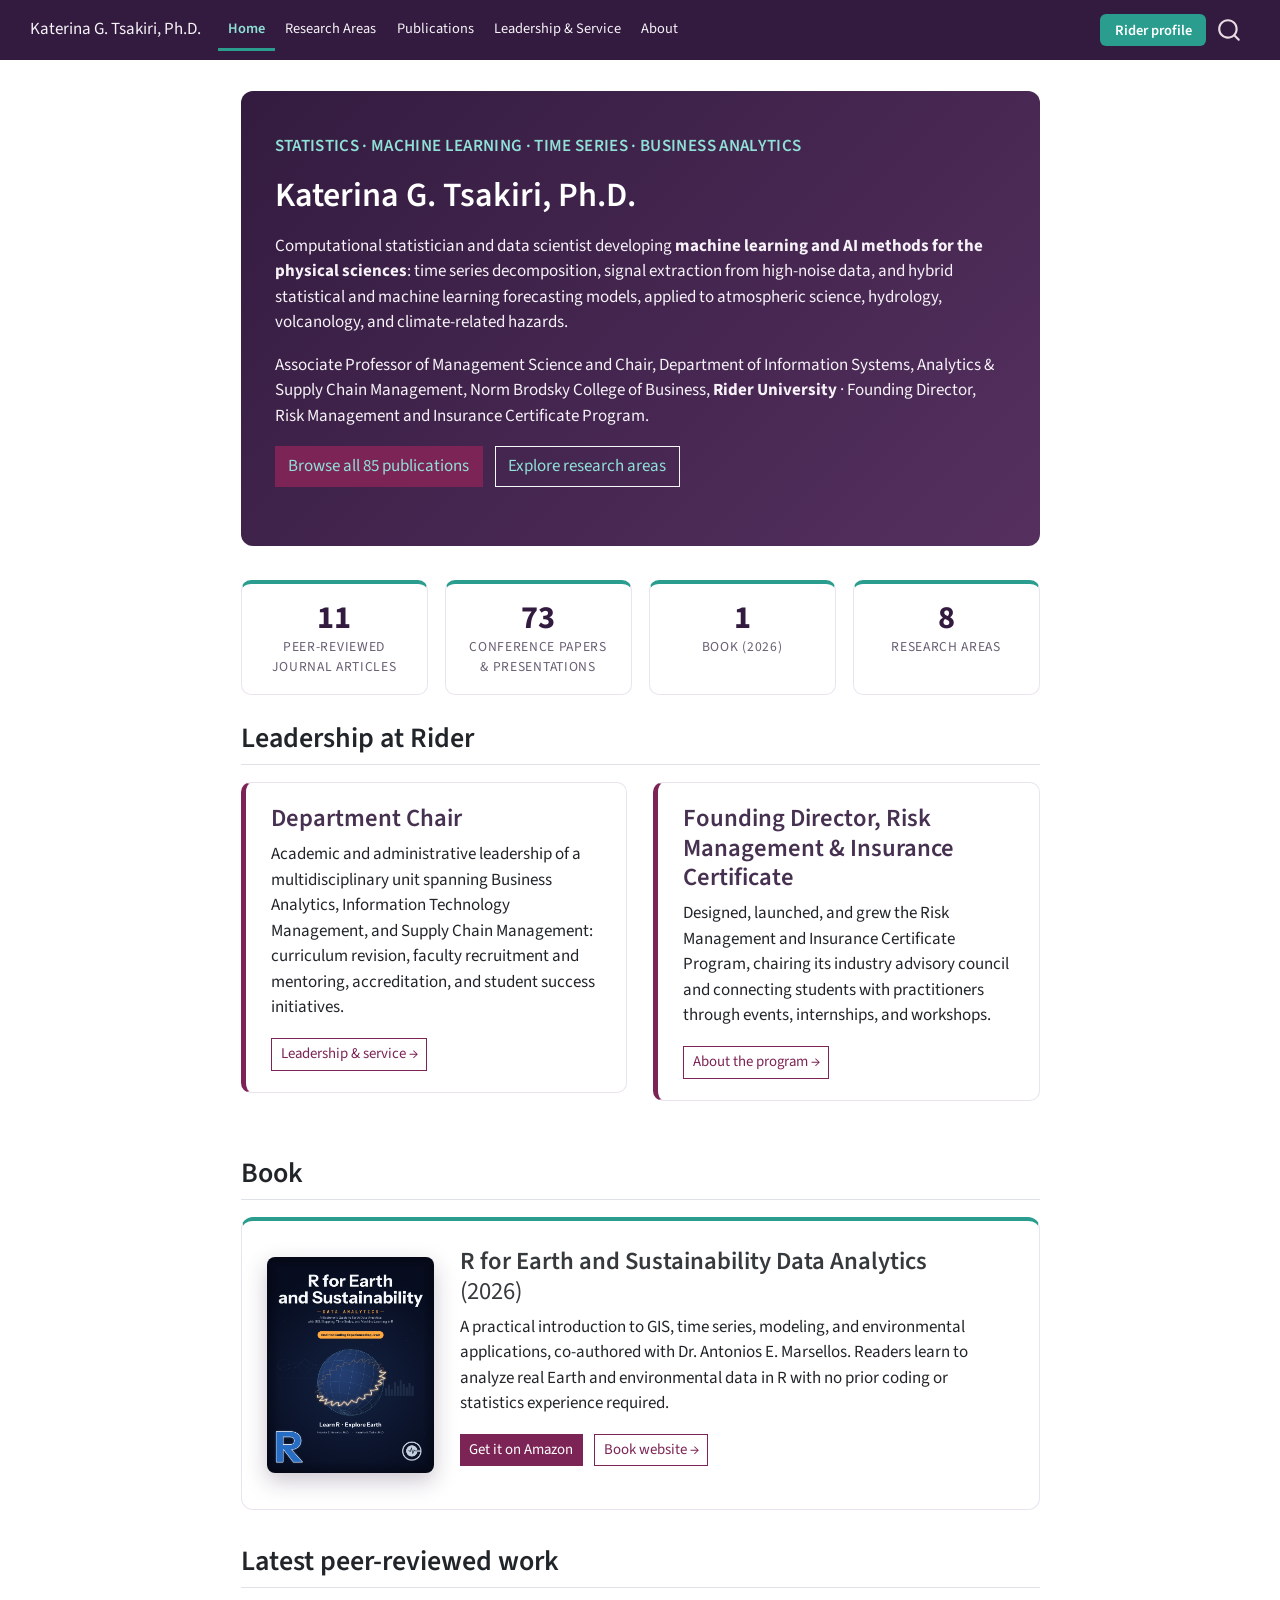
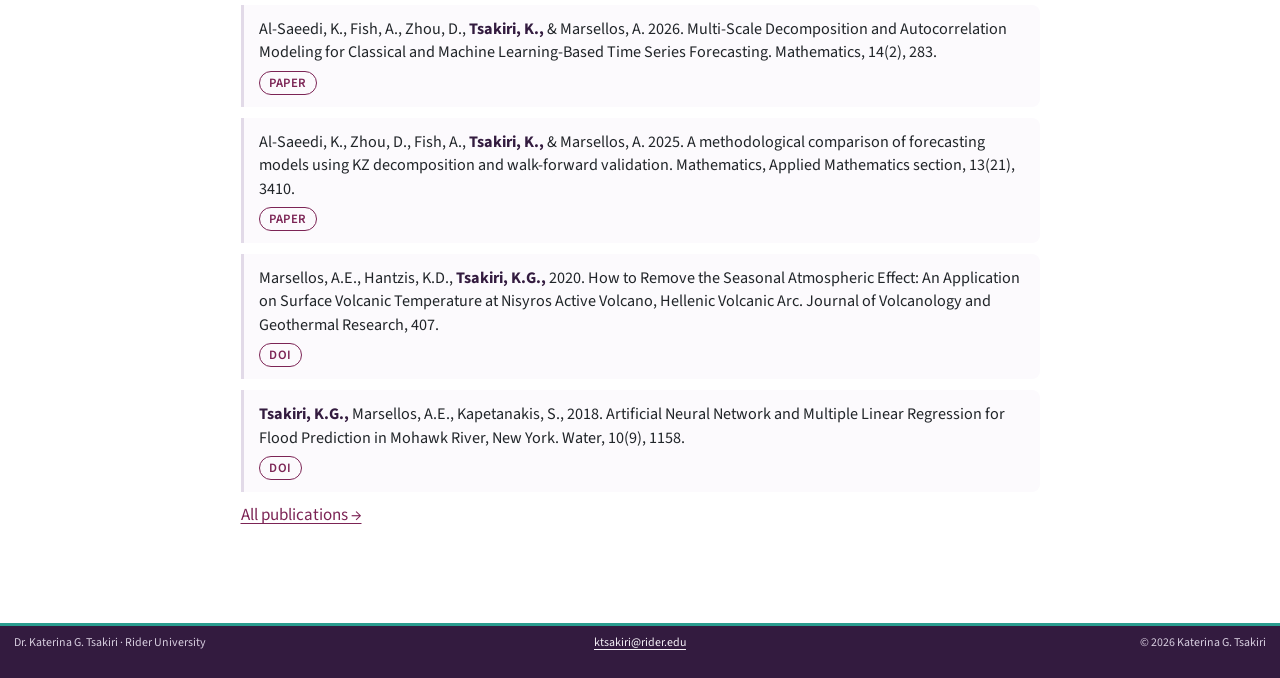
==== index.html @ 90e39376 "Update site (2026-09-01 23:05)" ====
<!DOCTYPE html>
<html xmlns="http://www.w3.org/1999/xhtml" lang="en" xml:lang="en"><head>

<meta charset="utf-8">
<meta name="generator" content="quarto-1.5.57">

<meta name="viewport" content="width=device-width, initial-scale=1.0, user-scalable=yes">


<title>Katerina G. Tsakiri, Ph.D.</title>
<style>
code{white-space: pre-wrap;}
span.smallcaps{font-variant: small-caps;}
div.columns{display: flex; gap: min(4vw, 1.5em);}
div.column{flex: auto; overflow-x: auto;}
div.hanging-indent{margin-left: 1.5em; text-indent: -1.5em;}
ul.task-list{list-style: none;}
ul.task-list li input[type="checkbox"] {
  width: 0.8em;
  margin: 0 0.8em 0.2em -1em; /* quarto-specific, see https://github.com/quarto-dev/quarto-cli/issues/4556 */ 
  vertical-align: middle;
}
</style>


<script src="site_libs/quarto-nav/quarto-nav.js"></script>
<script src="site_libs/quarto-nav/headroom.min.js"></script>
<script src="site_libs/clipboard/clipboard.min.js"></script>
<script src="site_libs/quarto-search/autocomplete.umd.js"></script>
<script src="site_libs/quarto-search/fuse.min.js"></script>
<script src="site_libs/quarto-search/quarto-search.js"></script>
<meta name="quarto:offset" content="./">
<script src="site_libs/quarto-html/quarto.js"></script>
<script src="site_libs/quarto-html/popper.min.js"></script>
<script src="site_libs/quarto-html/tippy.umd.min.js"></script>
<script src="site_libs/quarto-html/anchor.min.js"></script>
<link href="site_libs/quarto-html/tippy.css" rel="stylesheet">
<link href="site_libs/quarto-html/quarto-syntax-highlighting.css" rel="stylesheet" id="quarto-text-highlighting-styles">
<script src="site_libs/bootstrap/bootstrap.min.js"></script>
<link href="site_libs/bootstrap/bootstrap-icons.css" rel="stylesheet">
<link href="site_libs/bootstrap/bootstrap.min.css" rel="stylesheet" id="quarto-bootstrap" data-mode="light">
<script id="quarto-search-options" type="application/json">{
  "location": "navbar",
  "copy-button": false,
  "collapse-after": 3,
  "panel-placement": "end",
  "type": "overlay",
  "limit": 50,
  "keyboard-shortcut": [
    "f",
    "/",
    "s"
  ],
  "show-item-context": false,
  "language": {
    "search-no-results-text": "No results",
    "search-matching-documents-text": "matching documents",
    "search-copy-link-title": "Copy link to search",
    "search-hide-matches-text": "Hide additional matches",
    "search-more-match-text": "more match in this document",
    "search-more-matches-text": "more matches in this document",
    "search-clear-button-title": "Clear",
    "search-text-placeholder": "",
    "search-detached-cancel-button-title": "Cancel",
    "search-submit-button-title": "Submit",
    "search-label": "Search"
  }
}</script>


</head>

<body class="nav-fixed fullcontent">

<div id="quarto-search-results"></div>
  <header id="quarto-header" class="headroom fixed-top">
    <nav class="navbar navbar-expand-lg " data-bs-theme="dark">
      <div class="navbar-container container-fluid">
      <div class="navbar-brand-container mx-auto">
    <a class="navbar-brand" href="./index.html">
    <span class="navbar-title">Katerina G. Tsakiri, Ph.D.</span>
    </a>
  </div>
            <div id="quarto-search" class="" title="Search"></div>
          <button class="navbar-toggler" type="button" data-bs-toggle="collapse" data-bs-target="#navbarCollapse" aria-controls="navbarCollapse" role="menu" aria-expanded="false" aria-label="Toggle navigation" onclick="if (window.quartoToggleHeadroom) { window.quartoToggleHeadroom(); }">
  <span class="navbar-toggler-icon"></span>
</button>
          <div class="collapse navbar-collapse" id="navbarCollapse">
            <ul class="navbar-nav navbar-nav-scroll me-auto">
  <li class="nav-item">
    <a class="nav-link active" href="./index.html" aria-current="page"> 
<span class="menu-text">Home</span></a>
  </li>  
  <li class="nav-item">
    <a class="nav-link" href="./research.html"> 
<span class="menu-text">Research Areas</span></a>
  </li>  
  <li class="nav-item">
    <a class="nav-link" href="./publications.html"> 
<span class="menu-text">Publications</span></a>
  </li>  
  <li class="nav-item">
    <a class="nav-link" href="./leadership.html"> 
<span class="menu-text">Leadership &amp; Service</span></a>
  </li>  
  <li class="nav-item">
    <a class="nav-link" href="./about.html"> 
<span class="menu-text">About</span></a>
  </li>  
</ul>
            <ul class="navbar-nav navbar-nav-scroll ms-auto">
  <li class="nav-item">
    <a class="nav-link" href="https://www.rider.edu/about/faculty-staff-directory/katerina-tsakiri" rel="noopener" target="_blank"> 
<span class="menu-text">Rider profile</span></a>
  </li>  
</ul>
          </div> <!-- /navcollapse -->
            <div class="quarto-navbar-tools">
</div>
      </div> <!-- /container-fluid -->
    </nav>
</header>
<!-- content -->
<div id="quarto-content" class="quarto-container page-columns page-rows-contents page-layout-article page-navbar">
<!-- sidebar -->
<!-- margin-sidebar -->
    
<!-- main -->
<main class="content" id="quarto-document-content">




<div class="hero-band hero-flex">
  <div class="hero-text">
    <p class="hero-tagline">STATISTICS · MACHINE LEARNING · TIME SERIES · BUSINESS ANALYTICS</p>
    <h1>Katerina G. Tsakiri, Ph.D.</h1>
    <p>
      Computational statistician and data scientist developing
      <strong>machine learning and AI methods for the physical sciences</strong>:
      time series decomposition, signal extraction from high-noise data, and
      hybrid statistical and machine learning forecasting models, applied to
      atmospheric science, hydrology, volcanology, and climate-related hazards.
    </p>
    <p>
      Associate Professor of Management Science and Chair, Department of
      Information Systems, Analytics &amp; Supply Chain Management, Norm Brodsky
      College of Business, <strong>Rider University</strong> · Founding Director,
      Risk Management and Insurance Certificate Program.
    </p>
    <p>
      <a class="btn btn-primary me-2" id="browse-pubs-btn" href="publications.html">Browse publications</a>
      <a class="btn btn-outline-light" href="research.html">Explore research areas</a>
    </p>
  </div>
  <!-- Portrait placeholder: no headshot of Dr. Tsakiri is available yet
       (KICKOFF.md question 6). When she provides one, save it as
       assets/portrait.jpg and restore:
       <img class="hero-portrait" src="assets/portrait.jpg"
            alt="Dr. Katerina G. Tsakiri"> -->
</div>

<div class="grid mb-4" style="gap:1rem">
  <div class="g-col-6 g-col-md-3"><a class="stat-link" href="publications.html?type=journal" title="Browse journal articles"><div class="stat-tile"><div class="stat-number" id="stat-journal">11</div><div class="stat-label">Peer-reviewed journal articles</div></div></a></div>
  <div class="g-col-6 g-col-md-3"><a class="stat-link" href="publications.html?type=conference" title="Browse conference papers and presentations"><div class="stat-tile"><div class="stat-number" id="stat-conference">73</div><div class="stat-label">Conference papers &amp; presentations</div></div></a></div>
  <div class="g-col-6 g-col-md-3"><a class="stat-link" href="publications.html?type=book" title="See the book"><div class="stat-tile"><div class="stat-number">1</div><div class="stat-label">Book (2026)</div></div></a></div>
  <div class="g-col-6 g-col-md-3"><a class="stat-link" href="research.html" title="Explore research areas"><div class="stat-tile"><div class="stat-number">8</div><div class="stat-label">Research areas</div></div></a></div>
</div>
<section id="leadership-at-rider" class="level2">
<h2 class="anchored" data-anchor-id="leadership-at-rider">Leadership at Rider</h2>
<div class="grid">
<div class="g-col-12 g-col-md-6">
<div class="area-card">
  <h3 class="anchored">Department Chair</h3>
  <p>Academic and administrative leadership of a multidisciplinary unit
  spanning Business Analytics, Information Technology Management, and Supply
  Chain Management: curriculum revision, faculty recruitment and mentoring,
  accreditation, and student success initiatives.</p>
  <a class="btn btn-outline-primary btn-sm" href="leadership.html">Leadership &amp; service →</a>
</div>
</div>
<div class="g-col-12 g-col-md-6">
<div class="area-card">
  <h3 class="anchored">Founding Director, Risk Management &amp; Insurance Certificate</h3>
  <p>Designed, launched, and grew the Risk Management and Insurance
  Certificate Program, chairing its industry advisory council and connecting
  students with practitioners through events, internships, and workshops.</p>
  <a class="btn btn-outline-primary btn-sm" href="leadership.html#program-and-certificate-leadership">About the program →</a>
</div>
</div>
</div>
</section>
<section id="book" class="level2">
<h2 class="anchored" data-anchor-id="book">Book</h2>
<div class="book-card">
  <div class="grid" style="gap:1.5rem;align-items:center">
    <div class="g-col-12 g-col-md-3 text-center">
      <a href="https://marsellos.github.io/rgeo/" target="_blank" rel="noopener">
        <img class="book-cover" src="assets/cover.png" style="max-width:min(100%,170px)" alt="R for Earth and Sustainability Data Analytics book cover"></a>
    </div>
    <div class="g-col-12 g-col-md-9">
      <h3 style="margin-top:0" class="anchored">R for Earth and Sustainability Data Analytics <span style="font-weight:400">(2026)</span></h3>
      <p>A practical introduction to GIS, time series, modeling, and
      environmental applications, co-authored with Dr. Antonios E. Marsellos.
      Readers learn to analyze real Earth and environmental data in R with no
      prior coding or statistics experience required.</p>
      <p>
        <a class="btn btn-primary btn-sm me-2" href="https://www.amazon.com/dp/B0H6J1YSK5" target="_blank" rel="noopener">Get it on Amazon</a>
        <a class="btn btn-outline-primary btn-sm" href="https://marsellos.github.io/rgeo/" target="_blank" rel="noopener">Book website →</a>
      </p>
    </div>
  </div>
</div>
</section>
<section id="latest-peer-reviewed-work" class="level2">
<h2 class="anchored" data-anchor-id="latest-peer-reviewed-work">Latest peer-reviewed work</h2>
<div id="latest-pubs"><p class="text-muted">Loading…</p></div>
<p><a href="publications.html">All publications →</a></p>
<script src="js/publist.js"></script>
<script>
loadPubs().then(pubs => {
  const latest = pubs.filter(p => p.section === "journal")
    .sort((a, b) => (b.year || 0) - (a.year || 0)).slice(0, 4);
  renderPubList("latest-pubs", latest, { noYearHeadings: true });

  // Keep the hero stat tiles and the Browse button in sync with the
  // publications database. The numbers hard-coded above are only the
  // no-JavaScript fallback; these live counts overwrite them.
  const set = (id, n) => {
    const el = document.getElementById(id);
    if (el) el.textContent = n;
  };
  set("stat-journal", pubs.filter(p => p.section === "journal").length);
  set("stat-conference",
    pubs.filter(p => p.section === "proceedings" || p.section === "presentation").length);
  const btn = document.getElementById("browse-pubs-btn");
  if (btn) btn.textContent = `Browse all ${pubs.length} publications`;
});
</script>


</section>

</main> <!-- /main -->
<script id="quarto-html-after-body" type="application/javascript">
window.document.addEventListener("DOMContentLoaded", function (event) {
  const toggleBodyColorMode = (bsSheetEl) => {
    const mode = bsSheetEl.getAttribute("data-mode");
    const bodyEl = window.document.querySelector("body");
    if (mode === "dark") {
      bodyEl.classList.add("quarto-dark");
      bodyEl.classList.remove("quarto-light");
    } else {
      bodyEl.classList.add("quarto-light");
      bodyEl.classList.remove("quarto-dark");
    }
  }
  const toggleBodyColorPrimary = () => {
    const bsSheetEl = window.document.querySelector("link#quarto-bootstrap");
    if (bsSheetEl) {
      toggleBodyColorMode(bsSheetEl);
    }
  }
  toggleBodyColorPrimary();  
  const icon = "";
  const anchorJS = new window.AnchorJS();
  anchorJS.options = {
    placement: 'right',
    icon: icon
  };
  anchorJS.add('.anchored');
  const isCodeAnnotation = (el) => {
    for (const clz of el.classList) {
      if (clz.startsWith('code-annotation-')) {                     
        return true;
      }
    }
    return false;
  }
  const onCopySuccess = function(e) {
    // button target
    const button = e.trigger;
    // don't keep focus
    button.blur();
    // flash "checked"
    button.classList.add('code-copy-button-checked');
    var currentTitle = button.getAttribute("title");
    button.setAttribute("title", "Copied!");
    let tooltip;
    if (window.bootstrap) {
      button.setAttribute("data-bs-toggle", "tooltip");
      button.setAttribute("data-bs-placement", "left");
      button.setAttribute("data-bs-title", "Copied!");
      tooltip = new bootstrap.Tooltip(button, 
        { trigger: "manual", 
          customClass: "code-copy-button-tooltip",
          offset: [0, -8]});
      tooltip.show();    
    }
    setTimeout(function() {
      if (tooltip) {
        tooltip.hide();
        button.removeAttribute("data-bs-title");
        button.removeAttribute("data-bs-toggle");
        button.removeAttribute("data-bs-placement");
      }
      button.setAttribute("title", currentTitle);
      button.classList.remove('code-copy-button-checked');
    }, 1000);
    // clear code selection
    e.clearSelection();
  }
  const getTextToCopy = function(trigger) {
      const codeEl = trigger.previousElementSibling.cloneNode(true);
      for (const childEl of codeEl.children) {
        if (isCodeAnnotation(childEl)) {
          childEl.remove();
        }
      }
      return codeEl.innerText;
  }
  const clipboard = new window.ClipboardJS('.code-copy-button:not([data-in-quarto-modal])', {
    text: getTextToCopy
  });
  clipboard.on('success', onCopySuccess);
  if (window.document.getElementById('quarto-embedded-source-code-modal')) {
    // For code content inside modals, clipBoardJS needs to be initialized with a container option
    // TODO: Check when it could be a function (https://github.com/zenorocha/clipboard.js/issues/860)
    const clipboardModal = new window.ClipboardJS('.code-copy-button[data-in-quarto-modal]', {
      text: getTextToCopy,
      container: window.document.getElementById('quarto-embedded-source-code-modal')
    });
    clipboardModal.on('success', onCopySuccess);
  }
    var localhostRegex = new RegExp(/^(?:http|https):\/\/localhost\:?[0-9]*\//);
    var mailtoRegex = new RegExp(/^mailto:/);
      var filterRegex = new RegExp("https:\/\/ktsakiri\.github\.io\/research\/");
    var isInternal = (href) => {
        return filterRegex.test(href) || localhostRegex.test(href) || mailtoRegex.test(href);
    }
    // Inspect non-navigation links and adorn them if external
 	var links = window.document.querySelectorAll('a[href]:not(.nav-link):not(.navbar-brand):not(.toc-action):not(.sidebar-link):not(.sidebar-item-toggle):not(.pagination-link):not(.no-external):not([aria-hidden]):not(.dropdown-item):not(.quarto-navigation-tool):not(.about-link)');
    for (var i=0; i<links.length; i++) {
      const link = links[i];
      if (!isInternal(link.href)) {
        // undo the damage that might have been done by quarto-nav.js in the case of
        // links that we want to consider external
        if (link.dataset.originalHref !== undefined) {
          link.href = link.dataset.originalHref;
        }
          // target, if specified
          link.setAttribute("target", "_blank");
          if (link.getAttribute("rel") === null) {
            link.setAttribute("rel", "noopener");
          }
      }
    }
  function tippyHover(el, contentFn, onTriggerFn, onUntriggerFn) {
    const config = {
      allowHTML: true,
      maxWidth: 500,
      delay: 100,
      arrow: false,
      appendTo: function(el) {
          return el.parentElement;
      },
      interactive: true,
      interactiveBorder: 10,
      theme: 'quarto',
      placement: 'bottom-start',
    };
    if (contentFn) {
      config.content = contentFn;
    }
    if (onTriggerFn) {
      config.onTrigger = onTriggerFn;
    }
    if (onUntriggerFn) {
      config.onUntrigger = onUntriggerFn;
    }
    window.tippy(el, config); 
  }
  const noterefs = window.document.querySelectorAll('a[role="doc-noteref"]');
  for (var i=0; i<noterefs.length; i++) {
    const ref = noterefs[i];
    tippyHover(ref, function() {
      // use id or data attribute instead here
      let href = ref.getAttribute('data-footnote-href') || ref.getAttribute('href');
      try { href = new URL(href).hash; } catch {}
      const id = href.replace(/^#\/?/, "");
      const note = window.document.getElementById(id);
      if (note) {
        return note.innerHTML;
      } else {
        return "";
      }
    });
  }
  const xrefs = window.document.querySelectorAll('a.quarto-xref');
  const processXRef = (id, note) => {
    // Strip column container classes
    const stripColumnClz = (el) => {
      el.classList.remove("page-full", "page-columns");
      if (el.children) {
        for (const child of el.children) {
          stripColumnClz(child);
        }
      }
    }
    stripColumnClz(note)
    if (id === null || id.startsWith('sec-')) {
      // Special case sections, only their first couple elements
      const container = document.createElement("div");
      if (note.children && note.children.length > 2) {
        container.appendChild(note.children[0].cloneNode(true));
        for (let i = 1; i < note.children.length; i++) {
          const child = note.children[i];
          if (child.tagName === "P" && child.innerText === "") {
            continue;
          } else {
            container.appendChild(child.cloneNode(true));
            break;
          }
        }
        if (window.Quarto?.typesetMath) {
          window.Quarto.typesetMath(container);
        }
        return container.innerHTML
      } else {
        if (window.Quarto?.typesetMath) {
          window.Quarto.typesetMath(note);
        }
        return note.innerHTML;
      }
    } else {
      // Remove any anchor links if they are present
      const anchorLink = note.querySelector('a.anchorjs-link');
      if (anchorLink) {
        anchorLink.remove();
      }
      if (window.Quarto?.typesetMath) {
        window.Quarto.typesetMath(note);
      }
      // TODO in 1.5, we should make sure this works without a callout special case
      if (note.classList.contains("callout")) {
        return note.outerHTML;
      } else {
        return note.innerHTML;
      }
    }
  }
  for (var i=0; i<xrefs.length; i++) {
    const xref = xrefs[i];
    tippyHover(xref, undefined, function(instance) {
      instance.disable();
      let url = xref.getAttribute('href');
      let hash = undefined; 
      if (url.startsWith('#')) {
        hash = url;
      } else {
        try { hash = new URL(url).hash; } catch {}
      }
      if (hash) {
        const id = hash.replace(/^#\/?/, "");
        const note = window.document.getElementById(id);
        if (note !== null) {
          try {
            const html = processXRef(id, note.cloneNode(true));
            instance.setContent(html);
          } finally {
            instance.enable();
            instance.show();
          }
        } else {
          // See if we can fetch this
          fetch(url.split('#')[0])
          .then(res => res.text())
          .then(html => {
            const parser = new DOMParser();
            const htmlDoc = parser.parseFromString(html, "text/html");
            const note = htmlDoc.getElementById(id);
            if (note !== null) {
              const html = processXRef(id, note);
              instance.setContent(html);
            } 
          }).finally(() => {
            instance.enable();
            instance.show();
          });
        }
      } else {
        // See if we can fetch a full url (with no hash to target)
        // This is a special case and we should probably do some content thinning / targeting
        fetch(url)
        .then(res => res.text())
        .then(html => {
          const parser = new DOMParser();
          const htmlDoc = parser.parseFromString(html, "text/html");
          const note = htmlDoc.querySelector('main.content');
          if (note !== null) {
            // This should only happen for chapter cross references
            // (since there is no id in the URL)
            // remove the first header
            if (note.children.length > 0 && note.children[0].tagName === "HEADER") {
              note.children[0].remove();
            }
            const html = processXRef(null, note);
            instance.setContent(html);
          } 
        }).finally(() => {
          instance.enable();
          instance.show();
        });
      }
    }, function(instance) {
    });
  }
      let selectedAnnoteEl;
      const selectorForAnnotation = ( cell, annotation) => {
        let cellAttr = 'data-code-cell="' + cell + '"';
        let lineAttr = 'data-code-annotation="' +  annotation + '"';
        const selector = 'span[' + cellAttr + '][' + lineAttr + ']';
        return selector;
      }
      const selectCodeLines = (annoteEl) => {
        const doc = window.document;
        const targetCell = annoteEl.getAttribute("data-target-cell");
        const targetAnnotation = annoteEl.getAttribute("data-target-annotation");
        const annoteSpan = window.document.querySelector(selectorForAnnotation(targetCell, targetAnnotation));
        const lines = annoteSpan.getAttribute("data-code-lines").split(",");
        const lineIds = lines.map((line) => {
          return targetCell + "-" + line;
        })
        let top = null;
        let height = null;
        let parent = null;
        if (lineIds.length > 0) {
            //compute the position of the single el (top and bottom and make a div)
            const el = window.document.getElementById(lineIds[0]);
            top = el.offsetTop;
            height = el.offsetHeight;
            parent = el.parentElement.parentElement;
          if (lineIds.length > 1) {
            const lastEl = window.document.getElementById(lineIds[lineIds.length - 1]);
            const bottom = lastEl.offsetTop + lastEl.offsetHeight;
            height = bottom - top;
          }
          if (top !== null && height !== null && parent !== null) {
            // cook up a div (if necessary) and position it 
            let div = window.document.getElementById("code-annotation-line-highlight");
            if (div === null) {
              div = window.document.createElement("div");
              div.setAttribute("id", "code-annotation-line-highlight");
              div.style.position = 'absolute';
              parent.appendChild(div);
            }
            div.style.top = top - 2 + "px";
            div.style.height = height + 4 + "px";
            div.style.left = 0;
            let gutterDiv = window.document.getElementById("code-annotation-line-highlight-gutter");
            if (gutterDiv === null) {
              gutterDiv = window.document.createElement("div");
              gutterDiv.setAttribute("id", "code-annotation-line-highlight-gutter");
              gutterDiv.style.position = 'absolute';
              const codeCell = window.document.getElementById(targetCell);
              const gutter = codeCell.querySelector('.code-annotation-gutter');
              gutter.appendChild(gutterDiv);
            }
            gutterDiv.style.top = top - 2 + "px";
            gutterDiv.style.height = height + 4 + "px";
          }
          selectedAnnoteEl = annoteEl;
        }
      };
      const unselectCodeLines = () => {
        const elementsIds = ["code-annotation-line-highlight", "code-annotation-line-highlight-gutter"];
        elementsIds.forEach((elId) => {
          const div = window.document.getElementById(elId);
          if (div) {
            div.remove();
          }
        });
        selectedAnnoteEl = undefined;
      };
        // Handle positioning of the toggle
    window.addEventListener(
      "resize",
      throttle(() => {
        elRect = undefined;
        if (selectedAnnoteEl) {
          selectCodeLines(selectedAnnoteEl);
        }
      }, 10)
    );
    function throttle(fn, ms) {
    let throttle = false;
    let timer;
      return (...args) => {
        if(!throttle) { // first call gets through
            fn.apply(this, args);
            throttle = true;
        } else { // all the others get throttled
            if(timer) clearTimeout(timer); // cancel #2
            timer = setTimeout(() => {
              fn.apply(this, args);
              timer = throttle = false;
            }, ms);
        }
      };
    }
      // Attach click handler to the DT
      const annoteDls = window.document.querySelectorAll('dt[data-target-cell]');
      for (const annoteDlNode of annoteDls) {
        annoteDlNode.addEventListener('click', (event) => {
          const clickedEl = event.target;
          if (clickedEl !== selectedAnnoteEl) {
            unselectCodeLines();
            const activeEl = window.document.querySelector('dt[data-target-cell].code-annotation-active');
            if (activeEl) {
              activeEl.classList.remove('code-annotation-active');
            }
            selectCodeLines(clickedEl);
            clickedEl.classList.add('code-annotation-active');
          } else {
            // Unselect the line
            unselectCodeLines();
            clickedEl.classList.remove('code-annotation-active');
          }
        });
      }
  const findCites = (el) => {
    const parentEl = el.parentElement;
    if (parentEl) {
      const cites = parentEl.dataset.cites;
      if (cites) {
        return {
          el,
          cites: cites.split(' ')
        };
      } else {
        return findCites(el.parentElement)
      }
    } else {
      return undefined;
    }
  };
  var bibliorefs = window.document.querySelectorAll('a[role="doc-biblioref"]');
  for (var i=0; i<bibliorefs.length; i++) {
    const ref = bibliorefs[i];
    const citeInfo = findCites(ref);
    if (citeInfo) {
      tippyHover(citeInfo.el, function() {
        var popup = window.document.createElement('div');
        citeInfo.cites.forEach(function(cite) {
          var citeDiv = window.document.createElement('div');
          citeDiv.classList.add('hanging-indent');
          citeDiv.classList.add('csl-entry');
          var biblioDiv = window.document.getElementById('ref-' + cite);
          if (biblioDiv) {
            citeDiv.innerHTML = biblioDiv.innerHTML;
          }
          popup.appendChild(citeDiv);
        });
        return popup.innerHTML;
      });
    }
  }
});
</script>
</div> <!-- /content -->
<footer class="footer">
  <div class="nav-footer">
    <div class="nav-footer-left">
<p>Dr.&nbsp;Katerina G. Tsakiri · Rider University</p>
</div>   
    <div class="nav-footer-center">
<p><a href="mailto:ktsakiri@rider.edu">ktsakiri@rider.edu</a></p>
</div>
    <div class="nav-footer-right">
<p>© 2026 Katerina G. Tsakiri</p>
</div>
  </div>
</footer>




</body></html>
---- site_libs/quarto-html/tippy.css ----
.tippy-box[data-animation=fade][data-state=hidden]{opacity:0}[data-tippy-root]{max-width:calc(100vw - 10px)}.tippy-box{position:relative;background-color:#333;color:#fff;border-radius:4px;font-size:14px;line-height:1.4;white-space:normal;outline:0;transition-property:transform,visibility,opacity}.tippy-box[data-placement^=top]>.tippy-arrow{bottom:0}.tippy-box[data-placement^=top]>.tippy-arrow:before{bottom:-7px;left:0;border-width:8px 8px 0;border-top-color:initial;transform-origin:center top}.tippy-box[data-placement^=bottom]>.tippy-arrow{top:0}.tippy-box[data-placement^=bottom]>.tippy-arrow:before{top:-7px;left:0;border-width:0 8px 8px;border-bottom-color:initial;transform-origin:center bottom}.tippy-box[data-placement^=left]>.tippy-arrow{right:0}.tippy-box[data-placement^=left]>.tippy-arrow:before{border-width:8px 0 8px 8px;border-left-color:initial;right:-7px;transform-origin:center left}.tippy-box[data-placement^=right]>.tippy-arrow{left:0}.tippy-box[data-placement^=right]>.tippy-arrow:before{left:-7px;border-width:8px 8px 8px 0;border-right-color:initial;transform-origin:center right}.tippy-box[data-inertia][data-state=visible]{transition-timing-function:cubic-bezier(.54,1.5,.38,1.11)}.tippy-arrow{width:16px;height:16px;color:#333}.tippy-arrow:before{content:"";position:absolute;border-color:transparent;border-style:solid}.tippy-content{position:relative;padding:5px 9px;z-index:1}
---- site_libs/quarto-html/quarto-syntax-highlighting.css ----
/* quarto syntax highlight colors */
:root {
  --quarto-hl-ot-color: #003B4F;
  --quarto-hl-at-color: #657422;
  --quarto-hl-ss-color: #20794D;
  --quarto-hl-an-color: #5E5E5E;
  --quarto-hl-fu-color: #4758AB;
  --quarto-hl-st-color: #20794D;
  --quarto-hl-cf-color: #003B4F;
  --quarto-hl-op-color: #5E5E5E;
  --quarto-hl-er-color: #AD0000;
  --quarto-hl-bn-color: #AD0000;
  --quarto-hl-al-color: #AD0000;
  --quarto-hl-va-color: #111111;
  --quarto-hl-bu-color: inherit;
  --quarto-hl-ex-color: inherit;
  --quarto-hl-pp-color: #AD0000;
  --quarto-hl-in-color: #5E5E5E;
  --quarto-hl-vs-color: #20794D;
  --quarto-hl-wa-color: #5E5E5E;
  --quarto-hl-do-color: #5E5E5E;
  --quarto-hl-im-color: #00769E;
  --quarto-hl-ch-color: #20794D;
  --quarto-hl-dt-color: #AD0000;
  --quarto-hl-fl-color: #AD0000;
  --quarto-hl-co-color: #5E5E5E;
  --quarto-hl-cv-color: #5E5E5E;
  --quarto-hl-cn-color: #8f5902;
  --quarto-hl-sc-color: #5E5E5E;
  --quarto-hl-dv-color: #AD0000;
  --quarto-hl-kw-color: #003B4F;
}

/* other quarto variables */
:root {
  --quarto-font-monospace: SFMono-Regular, Menlo, Monaco, Consolas, "Liberation Mono", "Courier New", monospace;
}

pre > code.sourceCode > span {
  color: #003B4F;
}

code span {
  color: #003B4F;
}

code.sourceCode > span {
  color: #003B4F;
}

div.sourceCode,
div.sourceCode pre.sourceCode {
  color: #003B4F;
}

code span.ot {
  color: #003B4F;
  font-style: inherit;
}

code span.at {
  color: #657422;
  font-style: inherit;
}

code span.ss {
  color: #20794D;
  font-style: inherit;
}

code span.an {
  color: #5E5E5E;
  font-style: inherit;
}

code span.fu {
  color: #4758AB;
  font-style: inherit;
}

code span.st {
  color: #20794D;
  font-style: inherit;
}

code span.cf {
  color: #003B4F;
  font-weight: bold;
  font-style: inherit;
}

code span.op {
  color: #5E5E5E;
  font-style: inherit;
}

code span.er {
  color: #AD0000;
  font-style: inherit;
}

code span.bn {
  color: #AD0000;
  font-style: inherit;
}

code span.al {
  color: #AD0000;
  font-style: inherit;
}

code span.va {
  color: #111111;
  font-style: inherit;
}

code span.bu {
  font-style: inherit;
}

code span.ex {
  font-style: inherit;
}

code span.pp {
  color: #AD0000;
  font-style: inherit;
}

code span.in {
  color: #5E5E5E;
  font-style: inherit;
}

code span.vs {
  color: #20794D;
  font-style: inherit;
}

code span.wa {
  color: #5E5E5E;
  font-style: italic;
}

code span.do {
  color: #5E5E5E;
  font-style: italic;
}

code span.im {
  color: #00769E;
  font-style: inherit;
}

code span.ch {
  color: #20794D;
  font-style: inherit;
}

code span.dt {
  color: #AD0000;
  font-style: inherit;
}

code span.fl {
  color: #AD0000;
  font-style: inherit;
}

code span.co {
  color: #5E5E5E;
  font-style: inherit;
}

code span.cv {
  color: #5E5E5E;
  font-style: italic;
}

code span.cn {
  color: #8f5902;
  font-style: inherit;
}

code span.sc {
  color: #5E5E5E;
  font-style: inherit;
}

code span.dv {
  color: #AD0000;
  font-style: inherit;
}

code span.kw {
  color: #003B4F;
  font-weight: bold;
  font-style: inherit;
}

.prevent-inlining {
  content: "</";
}

/*# sourceMappingURL=debc5d5d77c3f9108843748ff7464032.css.map */
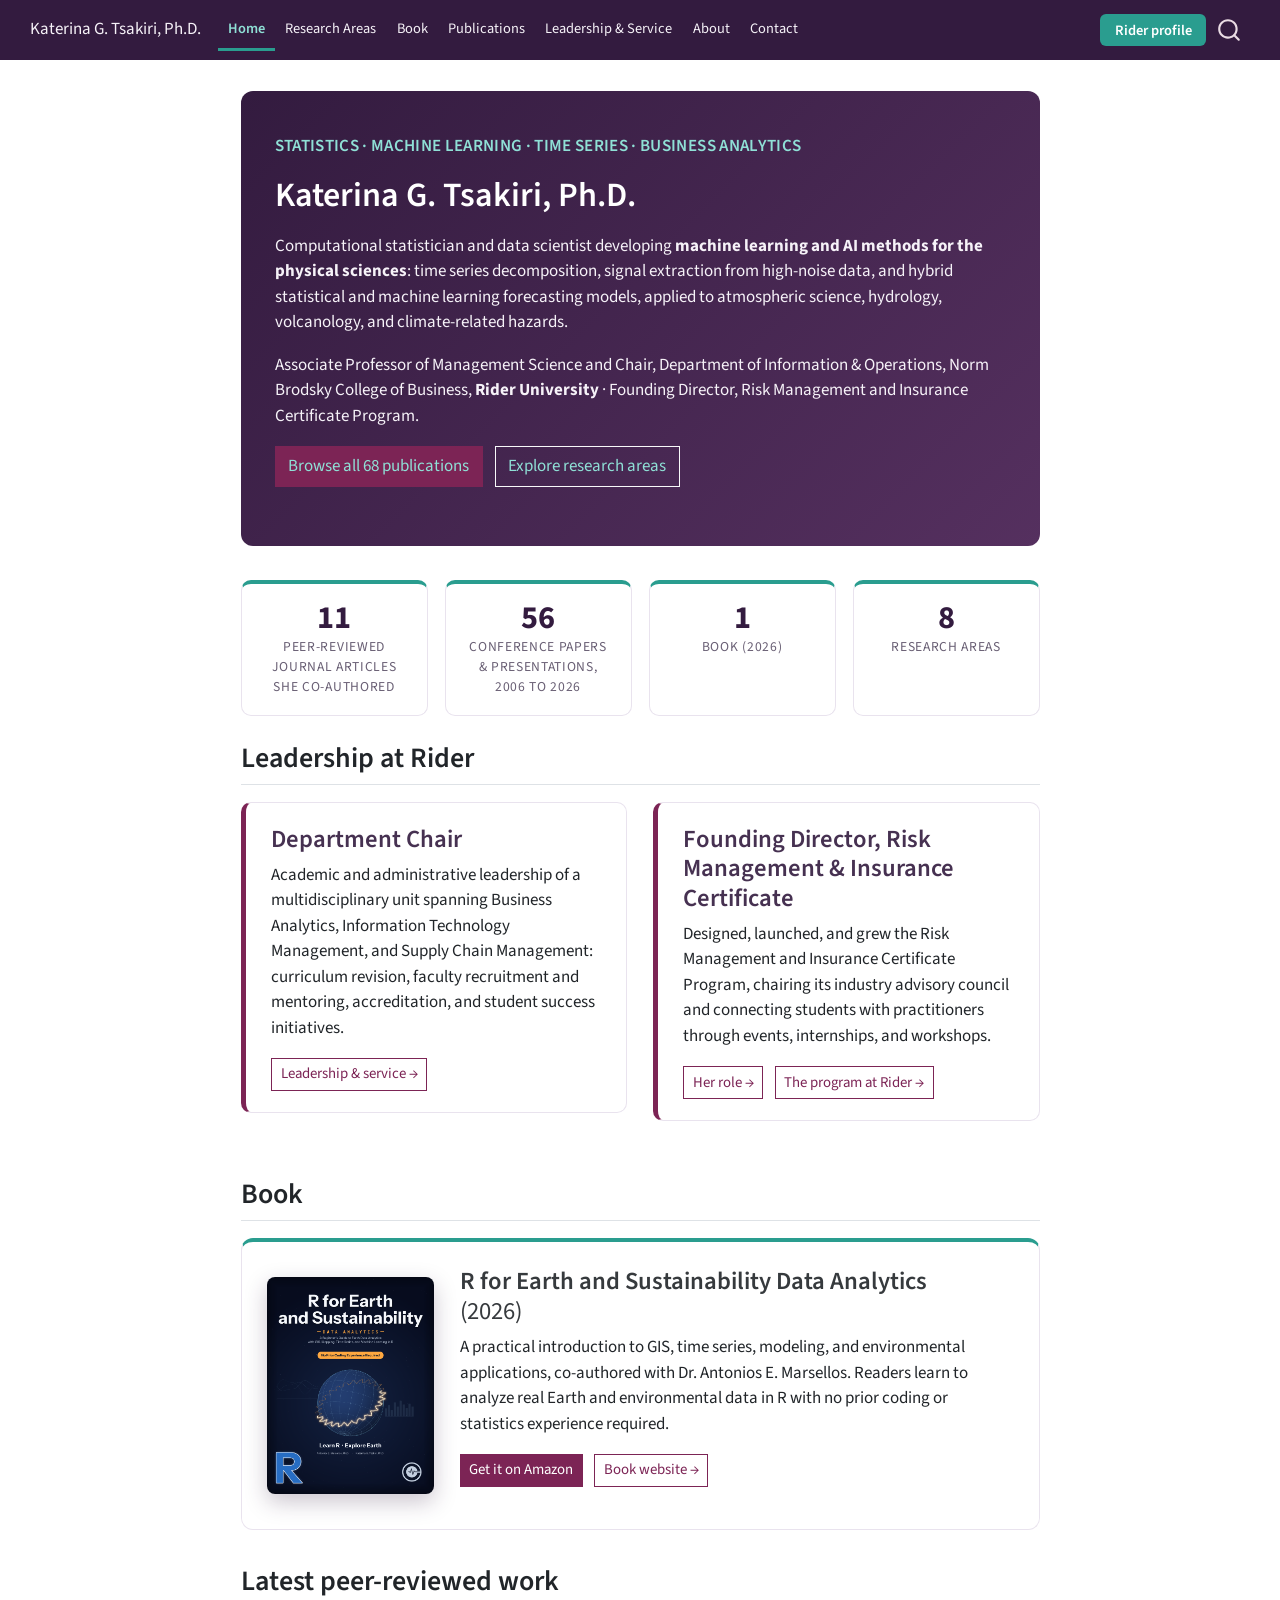
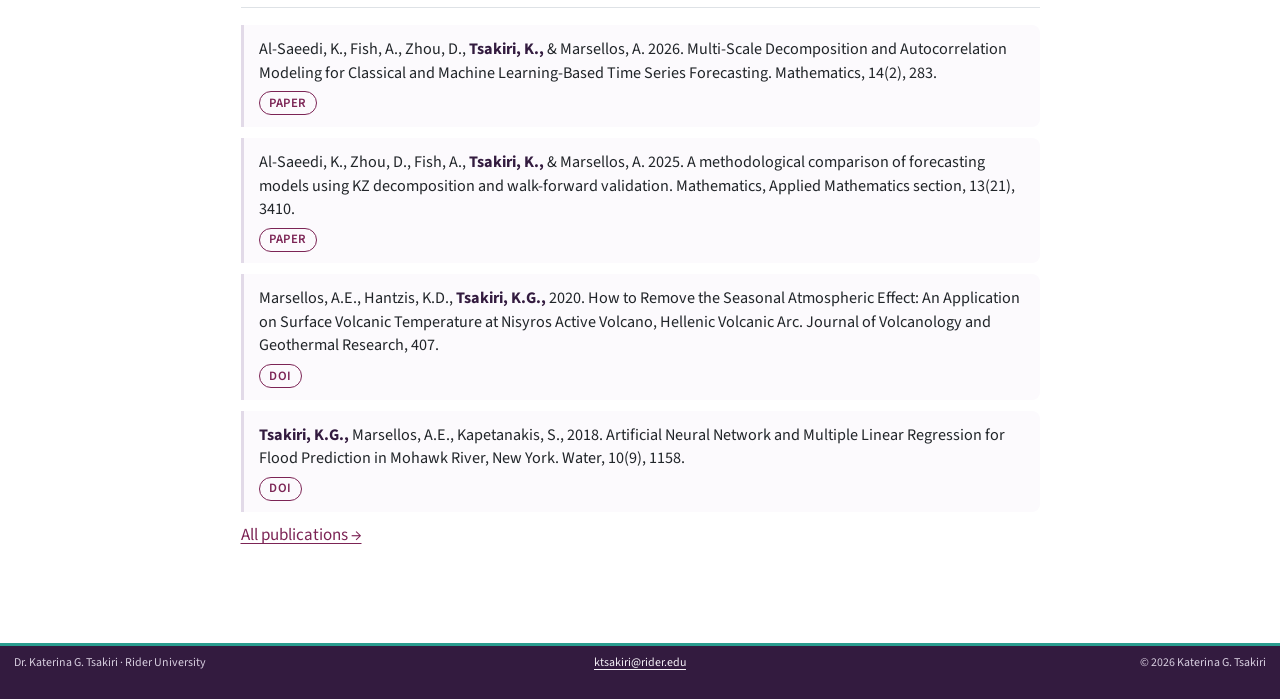
==== commit 45b1012e: "Update site (2026-09-02 16:47)" ====
--- a/index.html
+++ b/index.html
@@ -96,6 +96,10 @@
 <span class="menu-text">Research Areas</span></a>
   </li>  
   <li class="nav-item">
+    <a class="nav-link" href="./index.html#book"> 
+<span class="menu-text">Book</span></a>
+  </li>  
+  <li class="nav-item">
     <a class="nav-link" href="./publications.html"> 
 <span class="menu-text">Publications</span></a>
   </li>  
@@ -106,6 +110,10 @@
   <li class="nav-item">
     <a class="nav-link" href="./about.html"> 
 <span class="menu-text">About</span></a>
+  </li>  
+  <li class="nav-item">
+    <a class="nav-link" href="./about.html#contact"> 
+<span class="menu-text">Contact</span></a>
   </li>  
 </ul>
             <ul class="navbar-nav navbar-nav-scroll ms-auto">
@@ -144,9 +152,9 @@
     </p>
     <p>
       Associate Professor of Management Science and Chair, Department of
-      Information Systems, Analytics &amp; Supply Chain Management, Norm Brodsky
-      College of Business, <strong>Rider University</strong> · Founding Director,
-      Risk Management and Insurance Certificate Program.
+      Information &amp; Operations, Norm Brodsky College of Business,
+      <strong>Rider University</strong> · Founding Director, Risk Management
+      and Insurance Certificate Program.
     </p>
     <p>
       <a class="btn btn-primary me-2" id="browse-pubs-btn" href="publications.html">Browse publications</a>
@@ -161,8 +169,8 @@
 </div>
 
 <div class="grid mb-4" style="gap:1rem">
-  <div class="g-col-6 g-col-md-3"><a class="stat-link" href="publications.html?type=journal" title="Browse journal articles"><div class="stat-tile"><div class="stat-number" id="stat-journal">11</div><div class="stat-label">Peer-reviewed journal articles</div></div></a></div>
-  <div class="g-col-6 g-col-md-3"><a class="stat-link" href="publications.html?type=conference" title="Browse conference papers and presentations"><div class="stat-tile"><div class="stat-number" id="stat-conference">73</div><div class="stat-label">Conference papers &amp; presentations</div></div></a></div>
+  <div class="g-col-6 g-col-md-3"><a class="stat-link" href="publications.html?type=journal" title="Browse journal articles"><div class="stat-tile"><div class="stat-number" id="stat-journal">11</div><div class="stat-label">Peer-reviewed journal articles she co-authored</div></div></a></div>
+  <div class="g-col-6 g-col-md-3"><a class="stat-link" href="publications.html?type=conference" title="Browse conference papers and presentations"><div class="stat-tile"><div class="stat-number" id="stat-conference">56</div><div class="stat-label">Conference papers &amp; presentations, 2006 to 2026</div></div></a></div>
   <div class="g-col-6 g-col-md-3"><a class="stat-link" href="publications.html?type=book" title="See the book"><div class="stat-tile"><div class="stat-number">1</div><div class="stat-label">Book (2026)</div></div></a></div>
   <div class="g-col-6 g-col-md-3"><a class="stat-link" href="research.html" title="Explore research areas"><div class="stat-tile"><div class="stat-number">8</div><div class="stat-label">Research areas</div></div></a></div>
 </div>
@@ -185,7 +193,8 @@
   <p>Designed, launched, and grew the Risk Management and Insurance
   Certificate Program, chairing its industry advisory council and connecting
   students with practitioners through events, internships, and workshops.</p>
-  <a class="btn btn-outline-primary btn-sm" href="leadership.html#program-and-certificate-leadership">About the program →</a>
+  <a class="btn btn-outline-primary btn-sm me-2" href="leadership.html#program-and-certificate-leadership">Her role →</a>
+  <a class="btn btn-outline-primary btn-sm" href="https://www.rider.edu/academics/colleges-schools/norm-brodsky-college-business/certificates/risk-management-insurance" target="_blank" rel="noopener">The program at Rider →</a>
 </div>
 </div>
 </div>
@@ -235,6 +244,8 @@
     pubs.filter(p => p.section === "proceedings" || p.section === "presentation").length);
   const btn = document.getElementById("browse-pubs-btn");
   if (btn) btn.textContent = `Browse all ${pubs.length} publications`;
+  // A work published as a proceedings paper AND delivered as a talk is ONE
+  // record here, not two: the database is deduplicated at build time.
 });
 </script>
 
@@ -334,7 +345,7 @@
   }
     var localhostRegex = new RegExp(/^(?:http|https):\/\/localhost\:?[0-9]*\//);
     var mailtoRegex = new RegExp(/^mailto:/);
-      var filterRegex = new RegExp("https:\/\/ktsakiri\.github\.io\/research\/");
+      var filterRegex = new RegExp("https:\/\/katerinatsakiri\.github\.io\/research\/");
     var isInternal = (href) => {
         return filterRegex.test(href) || localhostRegex.test(href) || mailtoRegex.test(href);
     }
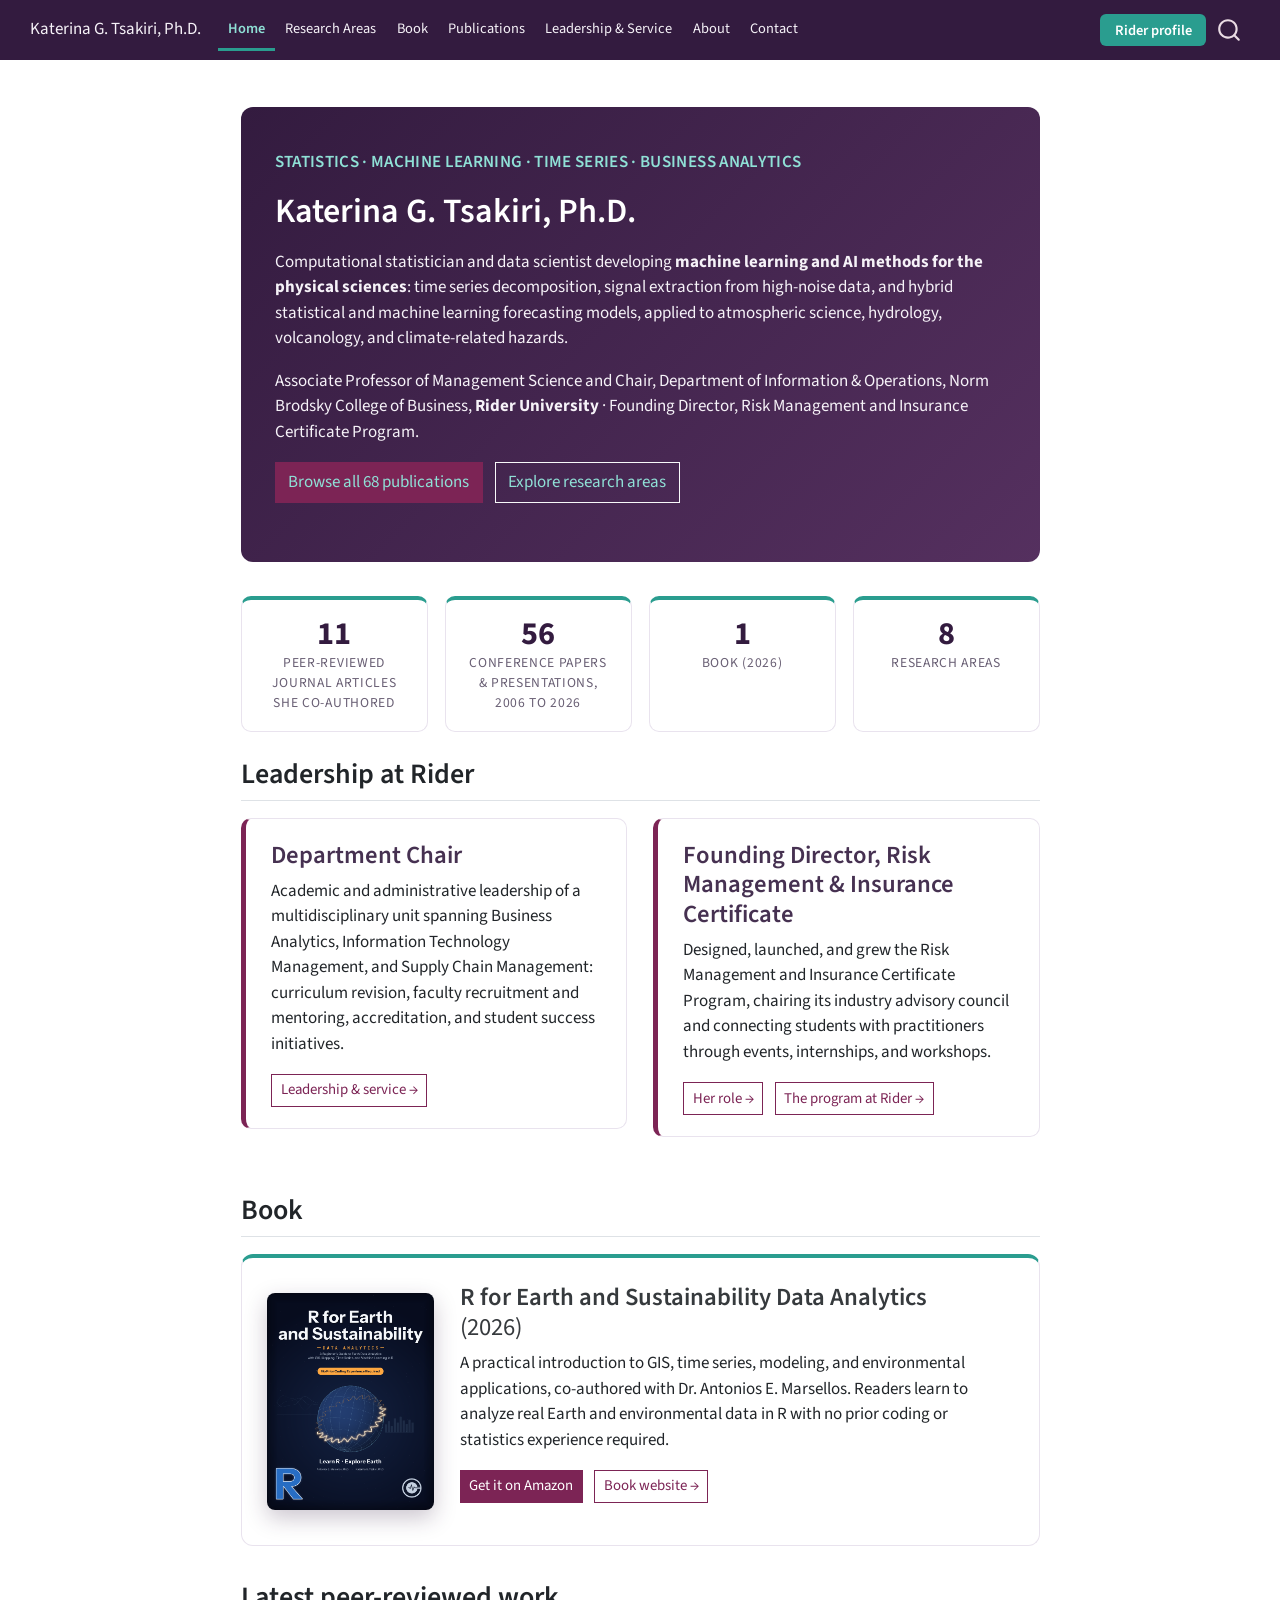
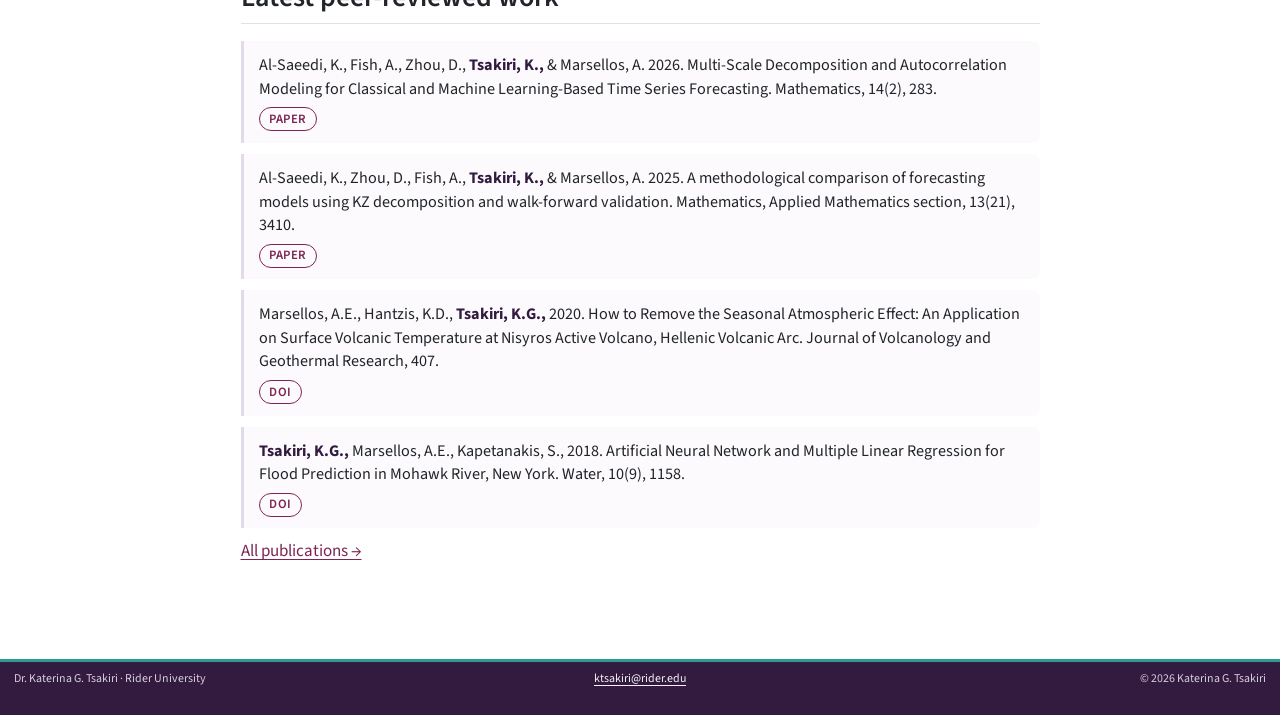
==== commit 60ddce6e: "Update site (2026-09-03 16:39) Abstract the Leadership & Service page: short capability paragraphs r" ====
--- a/index.html
+++ b/index.html
@@ -2,7 +2,7 @@
 <html xmlns="http://www.w3.org/1999/xhtml" lang="en" xml:lang="en"><head>
 
 <meta charset="utf-8">
-<meta name="generator" content="quarto-1.5.57">
+<meta name="generator" content="quarto-1.6.42">
 
 <meta name="viewport" content="width=device-width, initial-scale=1.0, user-scalable=yes">
 
@@ -35,10 +35,10 @@
 <script src="site_libs/quarto-html/tippy.umd.min.js"></script>
 <script src="site_libs/quarto-html/anchor.min.js"></script>
 <link href="site_libs/quarto-html/tippy.css" rel="stylesheet">
-<link href="site_libs/quarto-html/quarto-syntax-highlighting.css" rel="stylesheet" id="quarto-text-highlighting-styles">
+<link href="site_libs/quarto-html/quarto-syntax-highlighting-2f5df379a58b258e96c21c0638c20c03.css" rel="stylesheet" id="quarto-text-highlighting-styles">
 <script src="site_libs/bootstrap/bootstrap.min.js"></script>
 <link href="site_libs/bootstrap/bootstrap-icons.css" rel="stylesheet">
-<link href="site_libs/bootstrap/bootstrap.min.css" rel="stylesheet" id="quarto-bootstrap" data-mode="light">
+<link href="site_libs/bootstrap/bootstrap-ee9e1ac7cdb2dfa9aa64d5535e8c7cb2.min.css" rel="stylesheet" append-hash="true" id="quarto-bootstrap" data-mode="light">
 <script id="quarto-search-options" type="application/json">{
   "location": "navbar",
   "copy-button": false,
@@ -134,7 +134,7 @@
 <!-- margin-sidebar -->
     
 <!-- main -->
-<main class="content" id="quarto-document-content">
+<main class="content" id="quarto-document-content"><header id="title-block-header" class="quarto-title-block"></header>
 
 
 
@@ -335,8 +335,6 @@
   });
   clipboard.on('success', onCopySuccess);
   if (window.document.getElementById('quarto-embedded-source-code-modal')) {
-    // For code content inside modals, clipBoardJS needs to be initialized with a container option
-    // TODO: Check when it could be a function (https://github.com/zenorocha/clipboard.js/issues/860)
     const clipboardModal = new window.ClipboardJS('.code-copy-button[data-in-quarto-modal]', {
       text: getTextToCopy,
       container: window.document.getElementById('quarto-embedded-source-code-modal')
@@ -452,7 +450,6 @@
       if (window.Quarto?.typesetMath) {
         window.Quarto.typesetMath(note);
       }
-      // TODO in 1.5, we should make sure this works without a callout special case
       if (note.classList.contains("callout")) {
         return note.outerHTML;
       } else {
--- a/site_libs/quarto-html/quarto-syntax-highlighting-2f5df379a58b258e96c21c0638c20c03.css
+++ b/site_libs/quarto-html/quarto-syntax-highlighting-2f5df379a58b258e96c21c0638c20c03.css
@@ -0,0 +1,205 @@
+/* quarto syntax highlight colors */
+:root {
+  --quarto-hl-ot-color: #003B4F;
+  --quarto-hl-at-color: #657422;
+  --quarto-hl-ss-color: #20794D;
+  --quarto-hl-an-color: #5E5E5E;
+  --quarto-hl-fu-color: #4758AB;
+  --quarto-hl-st-color: #20794D;
+  --quarto-hl-cf-color: #003B4F;
+  --quarto-hl-op-color: #5E5E5E;
+  --quarto-hl-er-color: #AD0000;
+  --quarto-hl-bn-color: #AD0000;
+  --quarto-hl-al-color: #AD0000;
+  --quarto-hl-va-color: #111111;
+  --quarto-hl-bu-color: inherit;
+  --quarto-hl-ex-color: inherit;
+  --quarto-hl-pp-color: #AD0000;
+  --quarto-hl-in-color: #5E5E5E;
+  --quarto-hl-vs-color: #20794D;
+  --quarto-hl-wa-color: #5E5E5E;
+  --quarto-hl-do-color: #5E5E5E;
+  --quarto-hl-im-color: #00769E;
+  --quarto-hl-ch-color: #20794D;
+  --quarto-hl-dt-color: #AD0000;
+  --quarto-hl-fl-color: #AD0000;
+  --quarto-hl-co-color: #5E5E5E;
+  --quarto-hl-cv-color: #5E5E5E;
+  --quarto-hl-cn-color: #8f5902;
+  --quarto-hl-sc-color: #5E5E5E;
+  --quarto-hl-dv-color: #AD0000;
+  --quarto-hl-kw-color: #003B4F;
+}
+
+/* other quarto variables */
+:root {
+  --quarto-font-monospace: SFMono-Regular, Menlo, Monaco, Consolas, "Liberation Mono", "Courier New", monospace;
+}
+
+pre > code.sourceCode > span {
+  color: #003B4F;
+}
+
+code span {
+  color: #003B4F;
+}
+
+code.sourceCode > span {
+  color: #003B4F;
+}
+
+div.sourceCode,
+div.sourceCode pre.sourceCode {
+  color: #003B4F;
+}
+
+code span.ot {
+  color: #003B4F;
+  font-style: inherit;
+}
+
+code span.at {
+  color: #657422;
+  font-style: inherit;
+}
+
+code span.ss {
+  color: #20794D;
+  font-style: inherit;
+}
+
+code span.an {
+  color: #5E5E5E;
+  font-style: inherit;
+}
+
+code span.fu {
+  color: #4758AB;
+  font-style: inherit;
+}
+
+code span.st {
+  color: #20794D;
+  font-style: inherit;
+}
+
+code span.cf {
+  color: #003B4F;
+  font-weight: bold;
+  font-style: inherit;
+}
+
+code span.op {
+  color: #5E5E5E;
+  font-style: inherit;
+}
+
+code span.er {
+  color: #AD0000;
+  font-style: inherit;
+}
+
+code span.bn {
+  color: #AD0000;
+  font-style: inherit;
+}
+
+code span.al {
+  color: #AD0000;
+  font-style: inherit;
+}
+
+code span.va {
+  color: #111111;
+  font-style: inherit;
+}
+
+code span.bu {
+  font-style: inherit;
+}
+
+code span.ex {
+  font-style: inherit;
+}
+
+code span.pp {
+  color: #AD0000;
+  font-style: inherit;
+}
+
+code span.in {
+  color: #5E5E5E;
+  font-style: inherit;
+}
+
+code span.vs {
+  color: #20794D;
+  font-style: inherit;
+}
+
+code span.wa {
+  color: #5E5E5E;
+  font-style: italic;
+}
+
+code span.do {
+  color: #5E5E5E;
+  font-style: italic;
+}
+
+code span.im {
+  color: #00769E;
+  font-style: inherit;
+}
+
+code span.ch {
+  color: #20794D;
+  font-style: inherit;
+}
+
+code span.dt {
+  color: #AD0000;
+  font-style: inherit;
+}
+
+code span.fl {
+  color: #AD0000;
+  font-style: inherit;
+}
+
+code span.co {
+  color: #5E5E5E;
+  font-style: inherit;
+}
+
+code span.cv {
+  color: #5E5E5E;
+  font-style: italic;
+}
+
+code span.cn {
+  color: #8f5902;
+  font-style: inherit;
+}
+
+code span.sc {
+  color: #5E5E5E;
+  font-style: inherit;
+}
+
+code span.dv {
+  color: #AD0000;
+  font-style: inherit;
+}
+
+code span.kw {
+  color: #003B4F;
+  font-weight: bold;
+  font-style: inherit;
+}
+
+.prevent-inlining {
+  content: "</";
+}
+
+/*# sourceMappingURL=35eb38a806ee71ea6d2563be2308c832.css.map */
